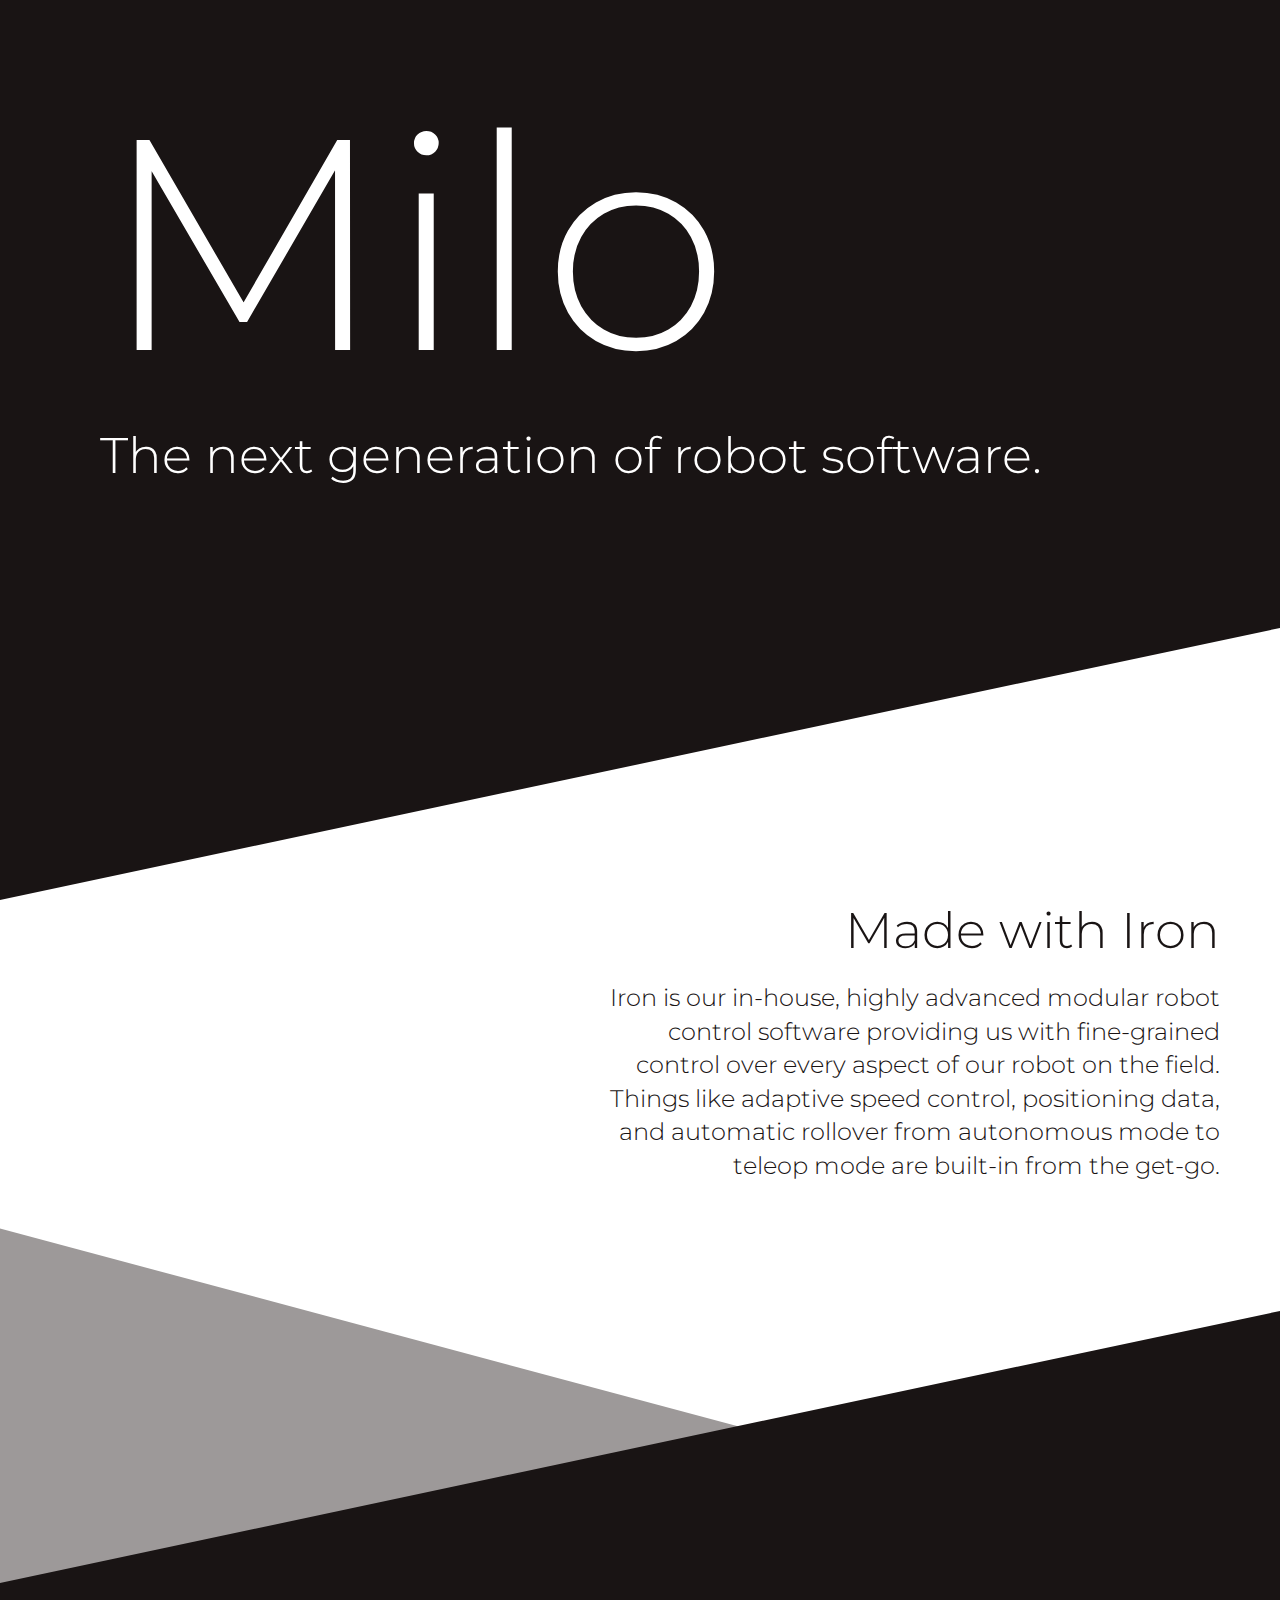
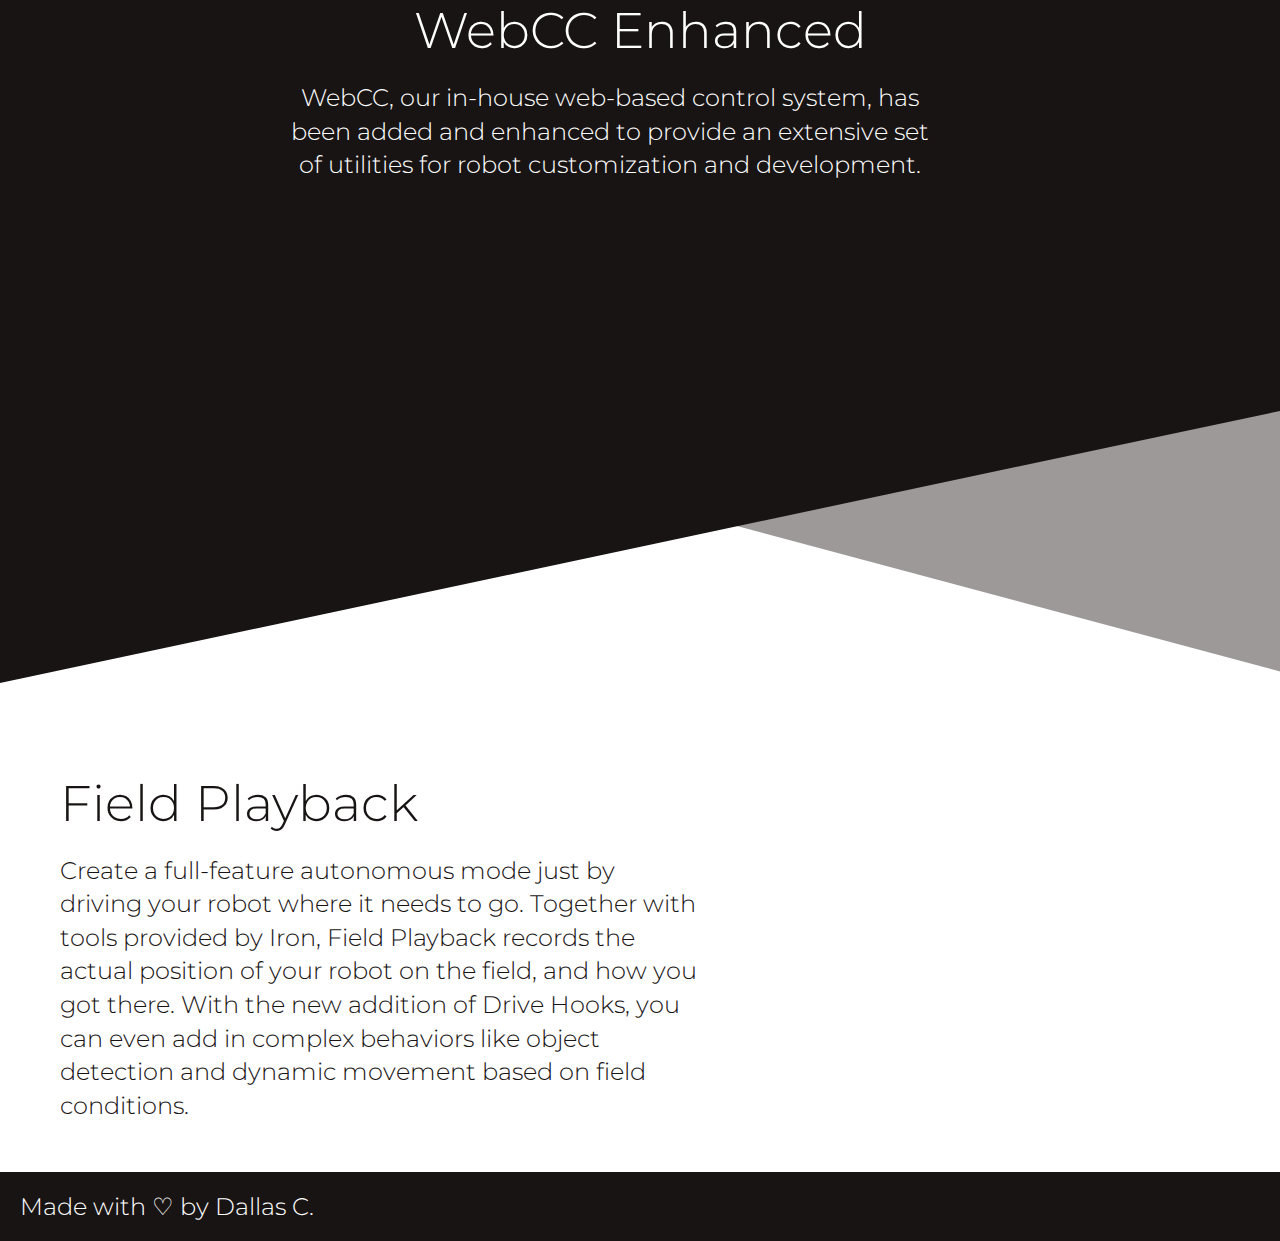
==== coding.html @ 567e29aa "Create coding.html" ====
<!DOCTYPE html>
<html lang="en">
    <head>
        <link href="https://fonts.googleapis.com/css?family=Montserrat:300" rel="stylesheet">
        <meta charset="UTF-8">
        <meta name="viewport" content="width=device-width, initial-scale=1.0">
        <meta http-equiv="X-UA-Compatible" content="ie=edge">
        <title> Title </title>
        <style>
            html, body {
                padding: 0;
                margin: 0;
		font-weight: 300;
            }
            .header {
                width: 100%;
                height: 900px;
                background: #191414; /*black, but a nice black.*/
                transform: skewY(-12DEG);
                transform-origin: 0;
                top:0;
            }
            .main-topic {
                position: absolute;
                z-index: 2;
                color: #FFFFFF;
                font-family: "Montserrat", sans-serif;
                font-size: 300px;
                left: 100px;
                top: 60px;
            }
            .subtext {
                font-size: 50px;
            }
            .text-black {
                color: #191414;
                font-family: "Montserrat", sans-serif;
            }
            .feature-area {
                width: 100%;
                display: flex;
                flex-direction: column;
            }
            .feature-area-topic {
                padding-right: 60px;
                margin-left: auto;
            }
            .feature-area-text {
                padding-right: 60px;
                width: 50%;
                font-size: 24px;
                margin-left: auto;
                margin-top: 20px;
                text-align: right;
                line-height: 1.4em;
            }
            .diagonal-right {
                width: 100%;
                height: 700px;
                background: #191414; /*black, but a nice black.*/
                transform: skewY(-12DEG);
                transform-origin: 0;
            }
            #accent-diagonal {
                transform: skewY(15DEG);
                background: #9d9999;
                height: 700px;
                z-index: 0;
                position: absolute;
                top: 1400px;
                width: 100%;
            }
            #webcc-feature {
                justify-content: center;
                position: absolute;
                top: 1600px;
                color: white;
            }
            #webcc-feature-text {
                text-align: center;
                margin: 0 auto;
                margin-top: 20px;
            }
            .text-white {
                color: #FFFFFF;
                font-family: "Montserrat", sans-serif;
            }
            .content-left {
                padding-left: 60px;
                margin-left: 0;
                margin-right: auto;
                text-align: left;
            }
            .footer {
                background: #191414;
                box-sizing: border-box;
                padding: 20px;
                font-size: 24px;
                width: 100%;
                margin-top: 50px;
            }
            #love-footer {
                float: right;
            }
        </style>
    </head>

	<body>
        <div class="main-topic">
            Milo
            <div class="subtext">The next generation of robot software.</div>
        </div>
        <div class="header"></div>
        <div id="accent-diagonal"></div>
        <div class="feature-area">
            <a class="text-black subtext feature-area-topic">Made with Iron</a>
            <a class="text-black feature-area-text" style="margin-bottom: 400px;">Iron is our in-house, highly advanced modular robot control software providing us with fine-grained control over every aspect of our robot on the field. Things like adaptive speed control, positioning data, and automatic rollover from autonomous mode to teleop mode are built-in from the get-go.</a>
        </div>
        <div class="diagonal-right"></div>
        <div id="webcc-feature" class="feature-area">
            <a class="text-white subtext" style="margin: 0 auto;">WebCC Enhanced</a>
            <a class="text-white feature-area-text" id="webcc-feature-text">WebCC, our in-house web-based control system, has been added and enhanced to provide an extensive set of utilities for robot customization and development.</a>
        </div>
        <div class="feature-area" style="margin-top: 90px;">
            <a class="text-black subtext feature-area-topic content-left">Field Playback</a>
            <a class="text-black feature-area-text content-left">Create a full-feature autonomous mode just by driving your robot where it needs to go. Together with tools provided by Iron, Field Playback records the actual position of your robot on the field, and how you got there. With the new addition of Drive Hooks, you can even add in complex behaviors like object detection and dynamic movement based on field conditions.</a>
        </div>
        <div class="footer text-white">
            <a style="margin-left: 0 auto;">Made with ♡ by Dallas C.</a>
        </div>
    </body>
    
</html>
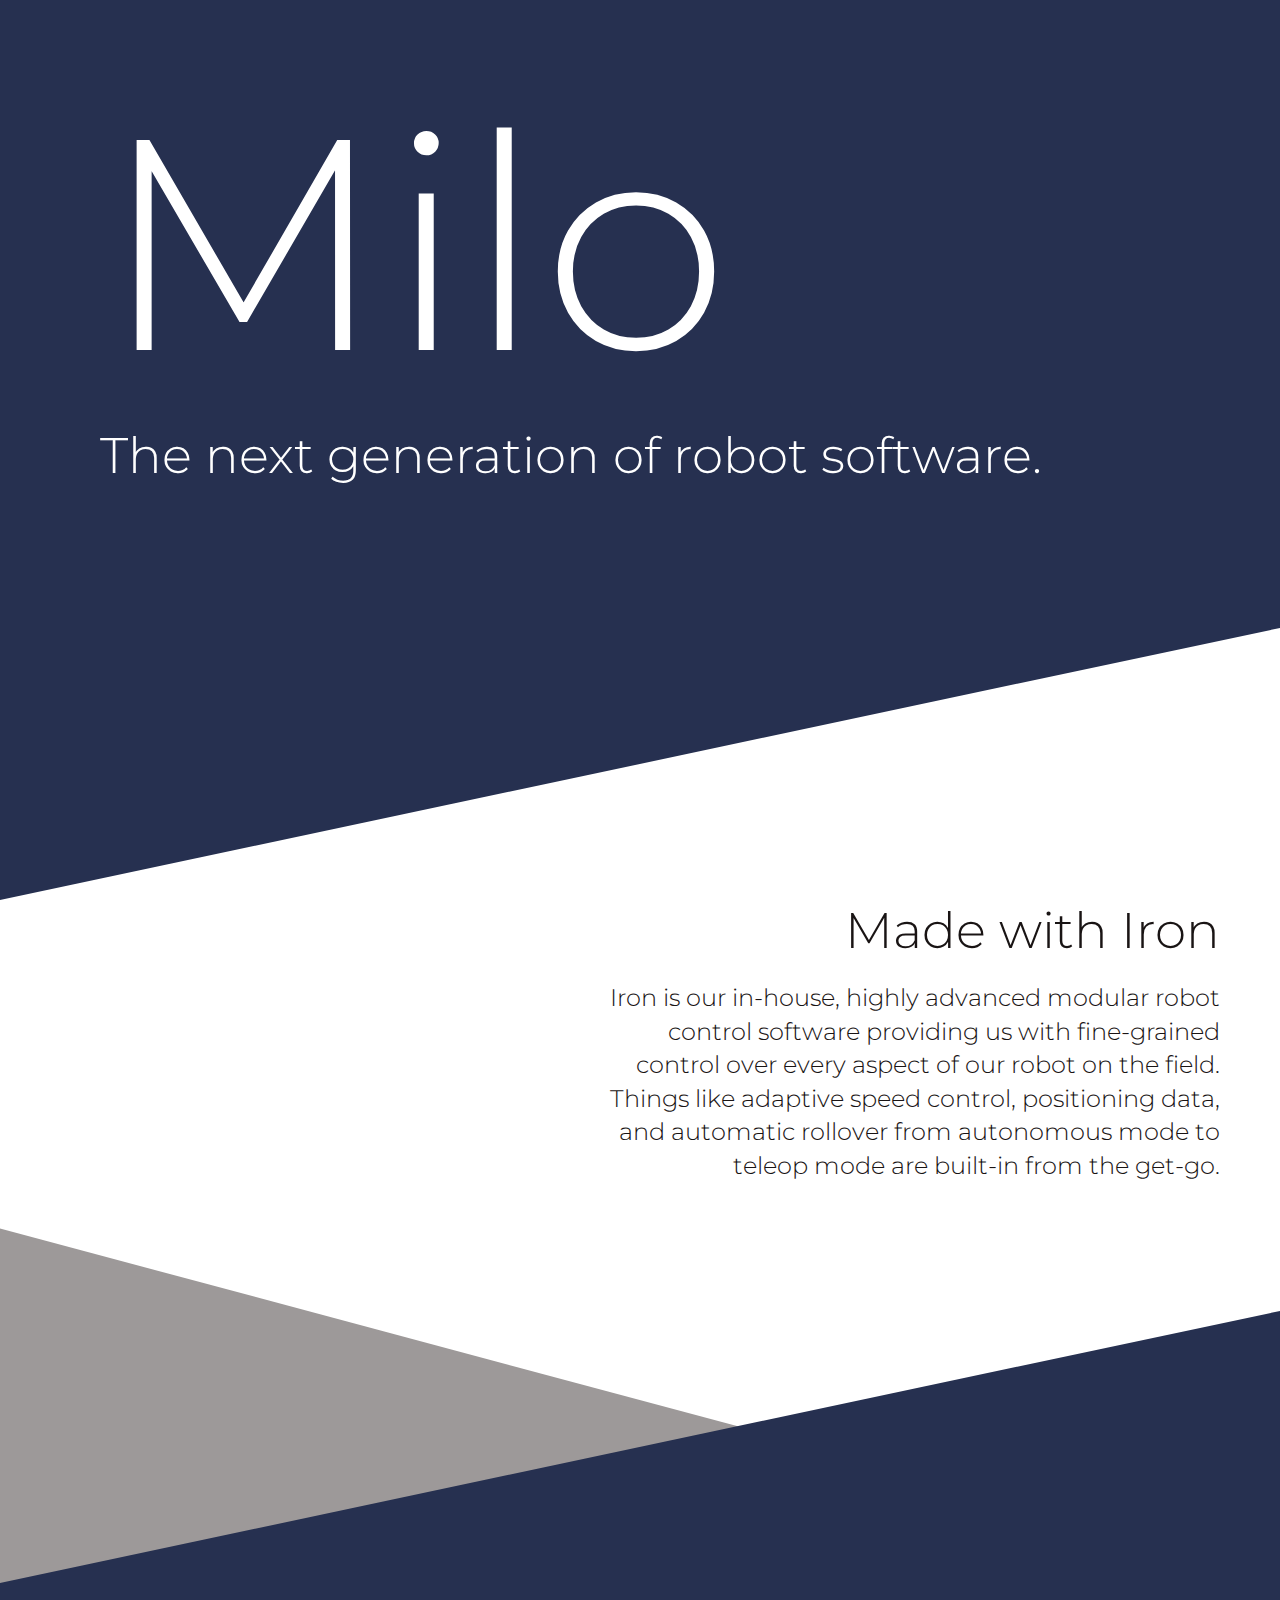
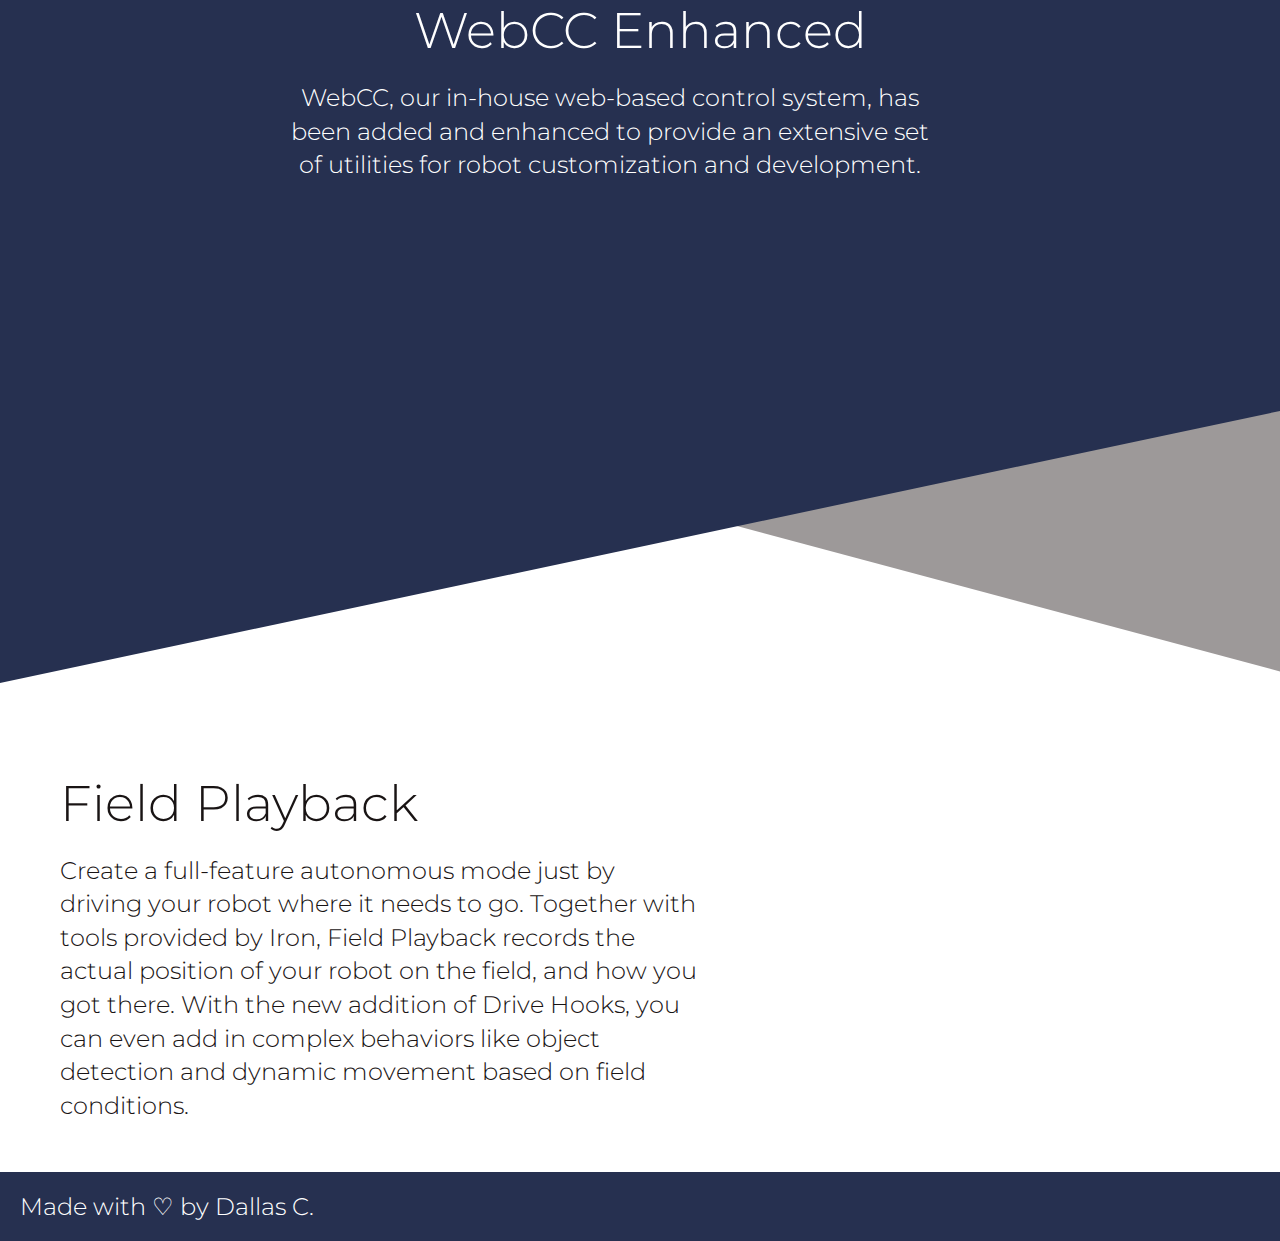
==== commit 4e5fb93d: "Update coding.html" ====
--- a/coding.html
+++ b/coding.html
@@ -15,7 +15,7 @@
             .header {
                 width: 100%;
                 height: 900px;
-                background: #191414; /*black, but a nice black.*/
+                background: #263050; /*black, but a nice black.*/
                 transform: skewY(-12DEG);
                 transform-origin: 0;
                 top:0;
@@ -57,7 +57,7 @@
             .diagonal-right {
                 width: 100%;
                 height: 700px;
-                background: #191414; /*black, but a nice black.*/
+                background: #263050; /*black, but a nice black.*/
                 transform: skewY(-12DEG);
                 transform-origin: 0;
             }
@@ -92,7 +92,7 @@
                 text-align: left;
             }
             .footer {
-                background: #191414;
+                background: #263050;
                 box-sizing: border-box;
                 padding: 20px;
                 font-size: 24px;
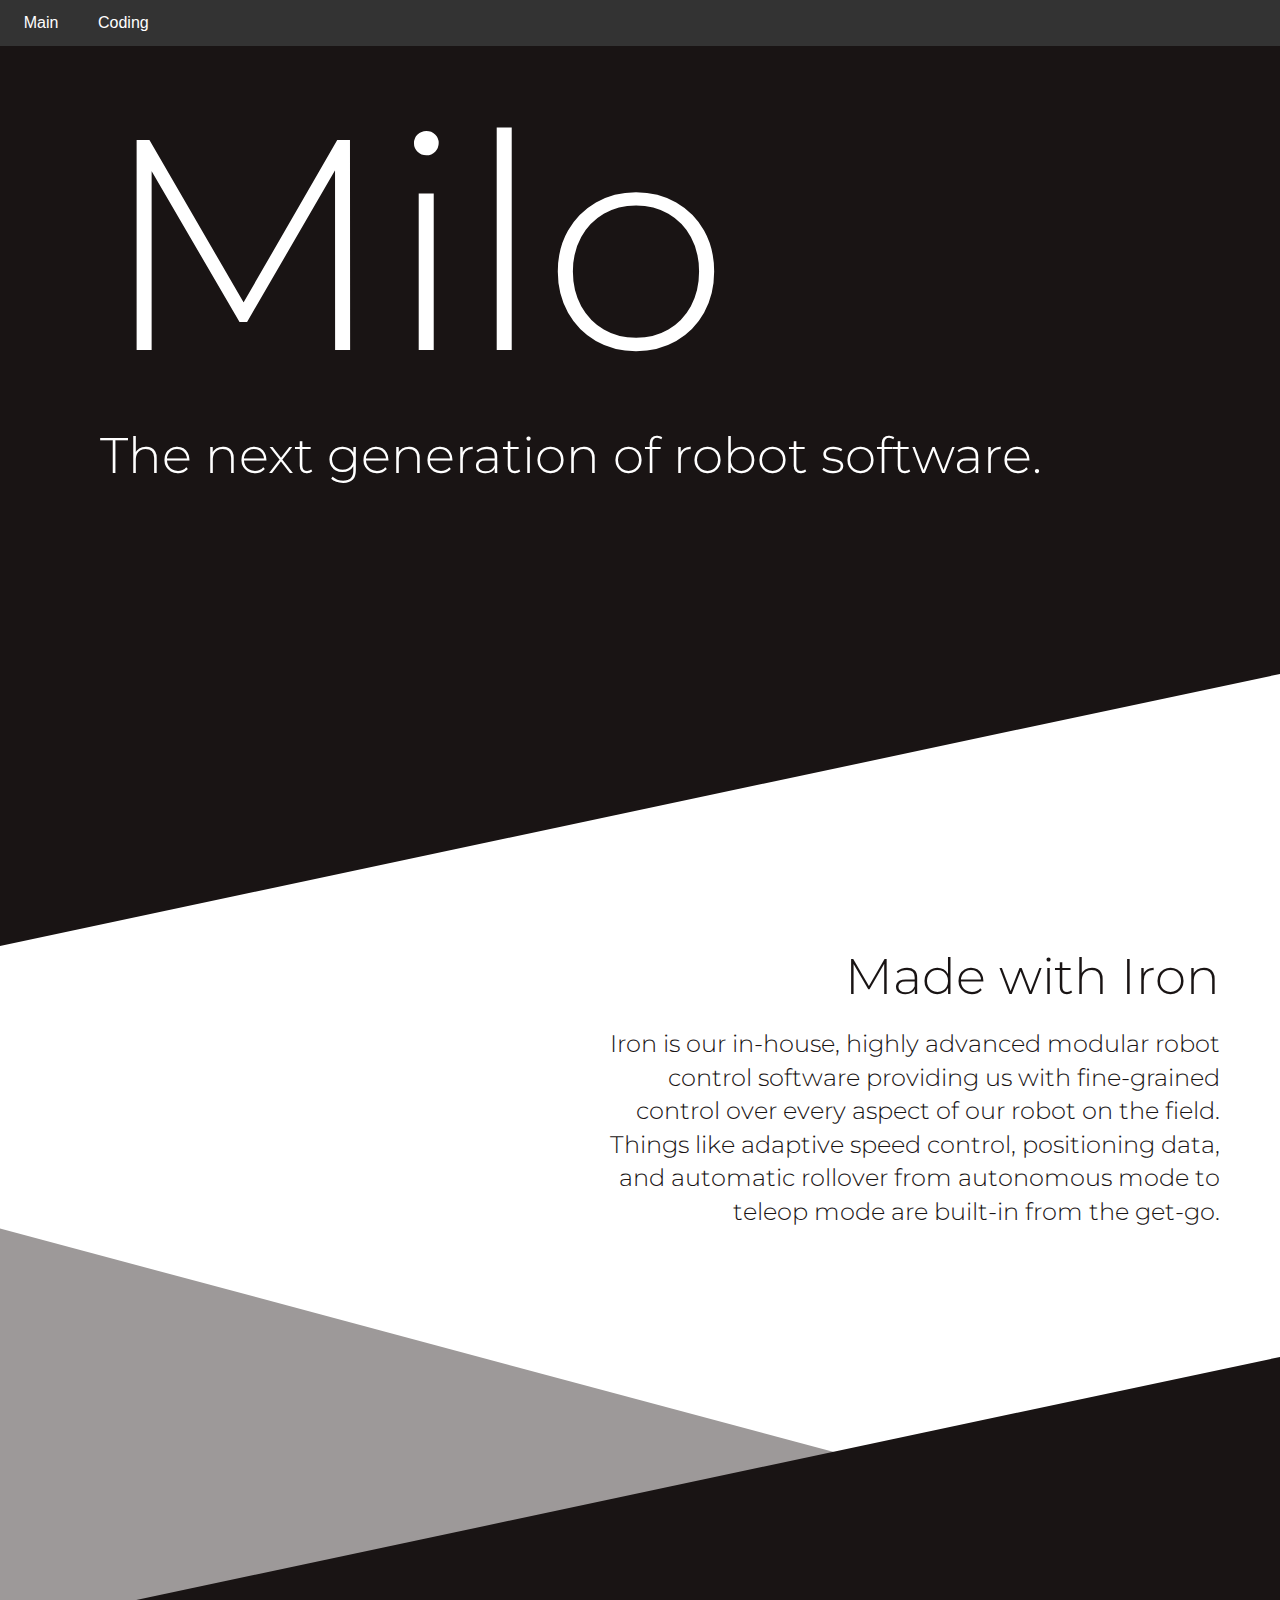
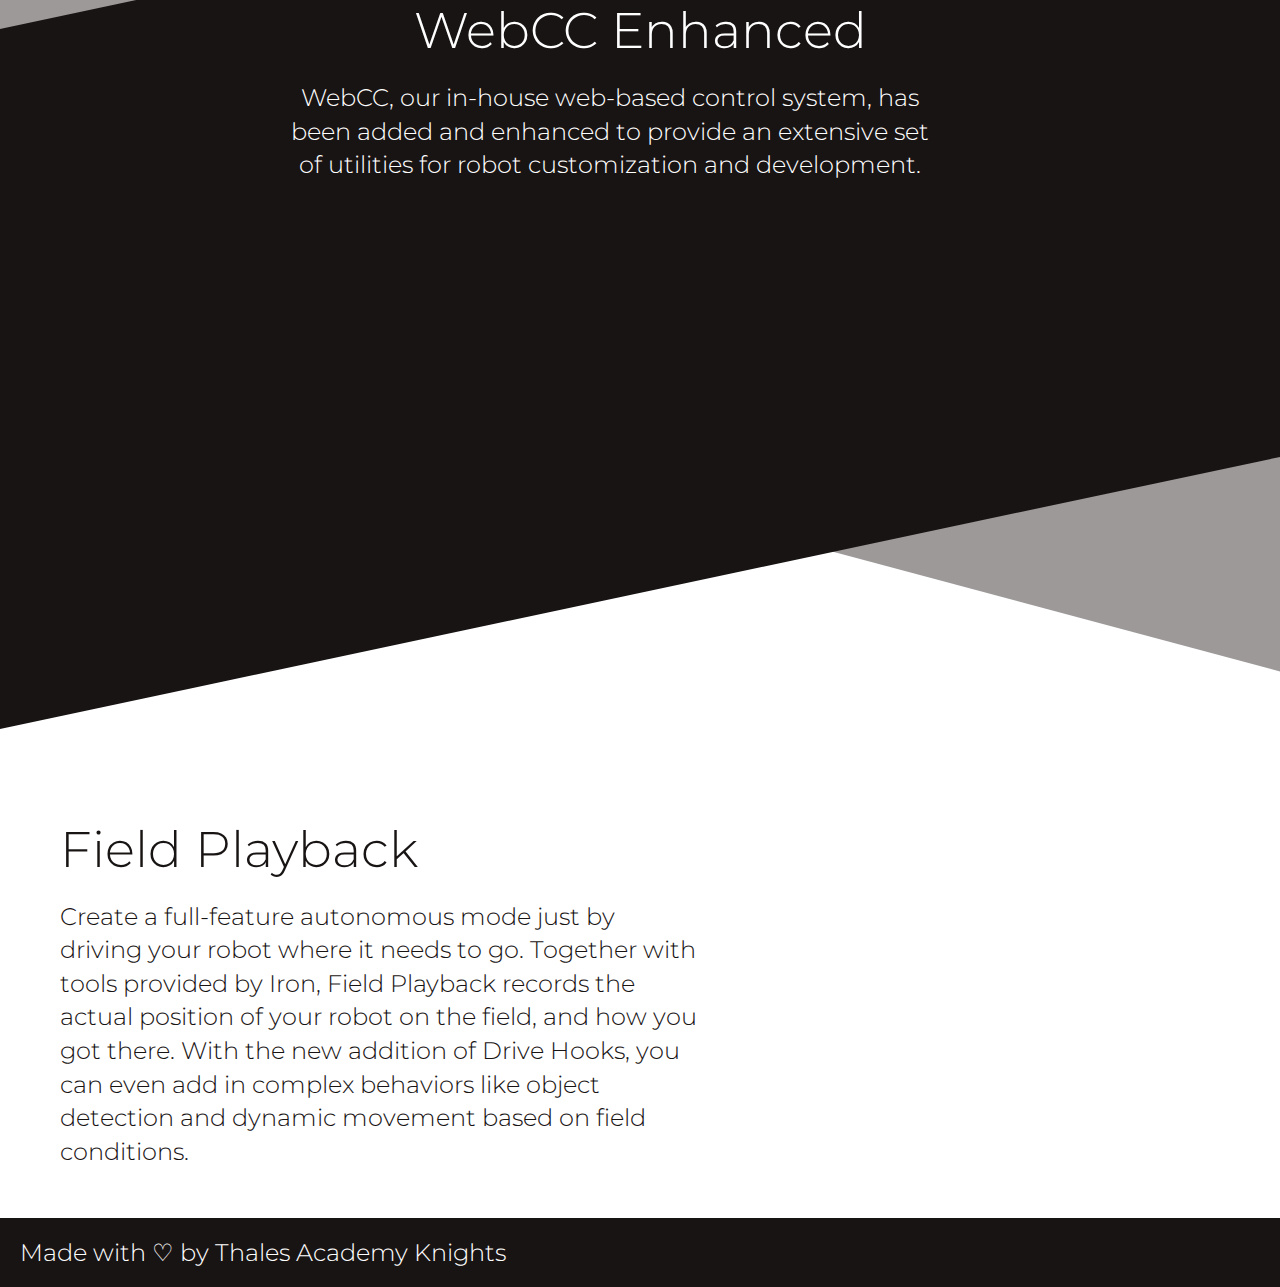
==== commit 55f425a7: "Added new features" ====
--- a/coding.html
+++ b/coding.html
@@ -2,110 +2,20 @@
 <html lang="en">
     <head>
         <link href="https://fonts.googleapis.com/css?family=Montserrat:300" rel="stylesheet">
+        <link href="main.css" rel="stylesheet" type="text/css">
         <meta charset="UTF-8">
         <meta name="viewport" content="width=device-width, initial-scale=1.0">
         <meta http-equiv="X-UA-Compatible" content="ie=edge">
-        <title> Title </title>
-        <style>
-            html, body {
-                padding: 0;
-                margin: 0;
-		font-weight: 300;
-            }
-            .header {
-                width: 100%;
-                height: 900px;
-                background: #263050; /*black, but a nice black.*/
-                transform: skewY(-12DEG);
-                transform-origin: 0;
-                top:0;
-            }
-            .main-topic {
-                position: absolute;
-                z-index: 2;
-                color: #FFFFFF;
-                font-family: "Montserrat", sans-serif;
-                font-size: 300px;
-                left: 100px;
-                top: 60px;
-            }
-            .subtext {
-                font-size: 50px;
-            }
-            .text-black {
-                color: #191414;
-                font-family: "Montserrat", sans-serif;
-            }
-            .feature-area {
-                width: 100%;
-                display: flex;
-                flex-direction: column;
-            }
-            .feature-area-topic {
-                padding-right: 60px;
-                margin-left: auto;
-            }
-            .feature-area-text {
-                padding-right: 60px;
-                width: 50%;
-                font-size: 24px;
-                margin-left: auto;
-                margin-top: 20px;
-                text-align: right;
-                line-height: 1.4em;
-            }
-            .diagonal-right {
-                width: 100%;
-                height: 700px;
-                background: #263050; /*black, but a nice black.*/
-                transform: skewY(-12DEG);
-                transform-origin: 0;
-            }
-            #accent-diagonal {
-                transform: skewY(15DEG);
-                background: #9d9999;
-                height: 700px;
-                z-index: 0;
-                position: absolute;
-                top: 1400px;
-                width: 100%;
-            }
-            #webcc-feature {
-                justify-content: center;
-                position: absolute;
-                top: 1600px;
-                color: white;
-            }
-            #webcc-feature-text {
-                text-align: center;
-                margin: 0 auto;
-                margin-top: 20px;
-            }
-            .text-white {
-                color: #FFFFFF;
-                font-family: "Montserrat", sans-serif;
-            }
-            .content-left {
-                padding-left: 60px;
-                margin-left: 0;
-                margin-right: auto;
-                text-align: left;
-            }
-            .footer {
-                background: #263050;
-                box-sizing: border-box;
-                padding: 20px;
-                font-size: 24px;
-                width: 100%;
-                margin-top: 50px;
-            }
-            #love-footer {
-                float: right;
-            }
-        </style>
+        <title>Coding Team</title>
+        <link rel="shortcut icon" type="image/x-icon" href="favicon.ico">
+        
     </head>
 
 	<body>
+        <div class="navbar">
+                    <a href="index.html">Main</a>
+			<a href="coding.html">Coding</a>
+                 </div> 
         <div class="main-topic">
             Milo
             <div class="subtext">The next generation of robot software.</div>
@@ -126,7 +36,7 @@
             <a class="text-black feature-area-text content-left">Create a full-feature autonomous mode just by driving your robot where it needs to go. Together with tools provided by Iron, Field Playback records the actual position of your robot on the field, and how you got there. With the new addition of Drive Hooks, you can even add in complex behaviors like object detection and dynamic movement based on field conditions.</a>
         </div>
         <div class="footer text-white">
-            <a style="margin-left: 0 auto;">Made with ♡ by Dallas C.</a>
+            <a style="margin-left: 0 auto;">Made with ♡ by Thales Academy Knights</a>
         </div>
     </body>
     
--- a/main.css
+++ b/main.css
@@ -0,0 +1,119 @@
+
+html, body {
+    padding: 0;
+    margin: 0;
+    font-weight: 300;
+}
+.header {
+    width: 100%;
+    height: 900px;
+    background: #191414; /*black, but a nice black.*/ 
+    transform: skewY(-12DEG);
+    transform-origin: 0;
+    top:0;
+}
+.main-topic {
+    position: absolute;
+    z-index: 2;
+    color: #191414;    
+    color: #FFFFFF; 
+    font-family: "Montserrat", sans-serif;
+    font-size: 300px;
+    left: 100px;
+    top: 60px;
+}
+.subtext {
+    font-size: 50px;
+}
+.text-black {
+    color: #191414;
+    font-family: "Montserrat", sans-serif;
+}
+.feature-area {
+    width: 100%;
+    display: flex;
+    flex-direction: column;
+}
+.feature-area-topic {
+    padding-right: 60px;
+    margin-left: auto;
+}
+.feature-area-text {
+    padding-right: 60px;
+    width: 50%;
+    font-size: 24px;
+    margin-left: auto;
+    margin-top: 20px;
+    text-align: right;
+    line-height: 1.4em;
+}
+.diagonal-right {
+    width: 100%;
+    height: 700px;
+    background: #191414; /*black, but a nice black.*/
+    transform: skewY(-12DEG);
+    transform-origin: 0;
+}
+#accent-diagonal {
+    transform: skewY(15DEG);
+    background: #9d9999;
+    height: 700px;
+    z-index: 0;
+    position: absolute;
+    top: 1400px;
+    width: 100%;
+}
+#webcc-feature {
+    justify-content: center;
+    position: absolute;
+    top: 1600px;
+    color: white;
+}
+#webcc-feature-text {
+    text-align: center;
+    margin: 0 auto;
+    margin-top: 20px;
+}
+.text-white {
+    color: #FFFFFF;
+    font-family: "Montserrat", sans-serif;
+}
+.content-left {
+    padding-left: 60px;
+    margin-left: 0;
+    margin-right: auto;
+    text-align: left;
+}
+.footer {
+    background: #191414;
+    box-sizing: border-box;
+    padding: 20px;
+    font-size: 24px;
+    width: 100%;
+    margin-top: 50px;
+}
+#love-footer {
+    float: right;
+}
+	.navbar {
+position: absolute;        
+  z-index: 5;
+  overflow: hidden;
+  width: inherit;
+  background-color: #333;
+  font-family: Arial;
+  position: sticky;
+  position: -webkit-sticky;
+}
+
+/* Links inside the navbar */
+ .navbar a {
+  z-index: 6;	 
+  float: left;
+  font-size: 16px;
+  color: white;
+  text-align: center;
+  padding: 14px 16px;
+  text-decoration: none;   
+  width: 50px; 
+} 
